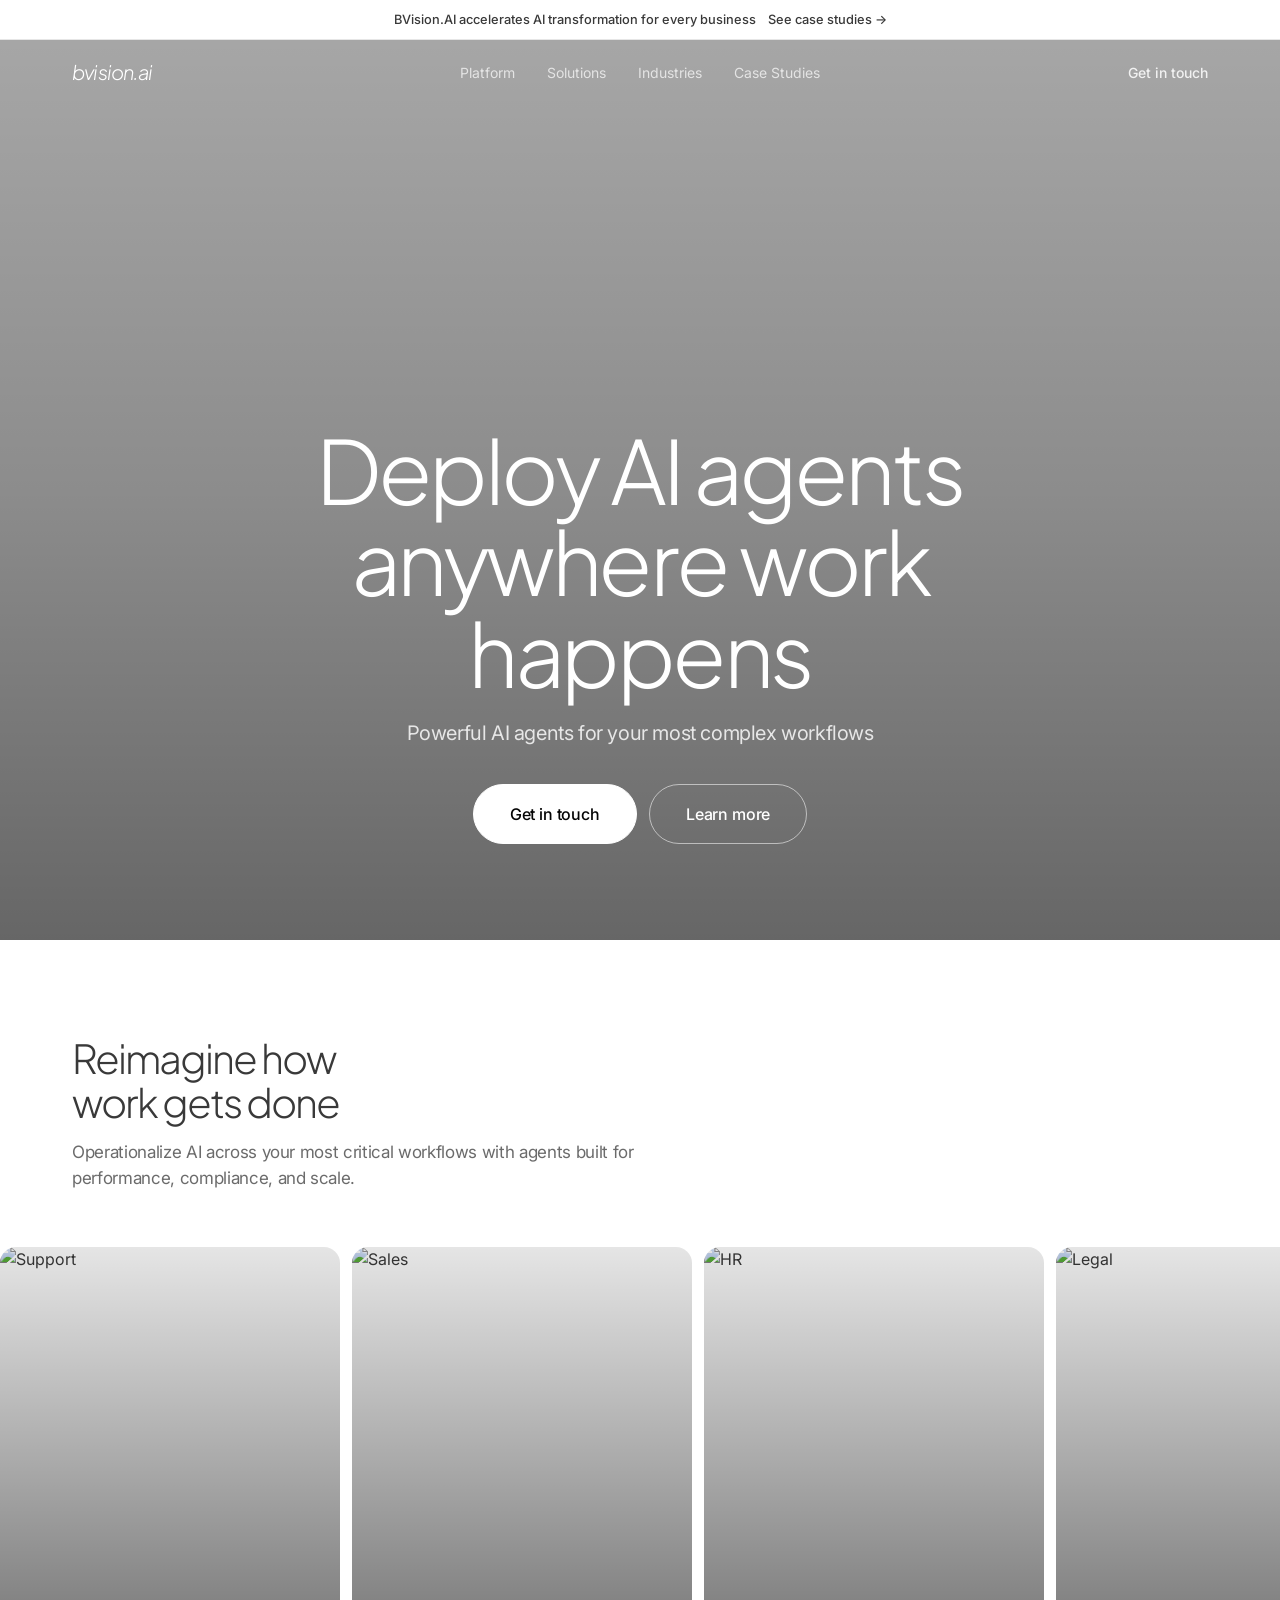
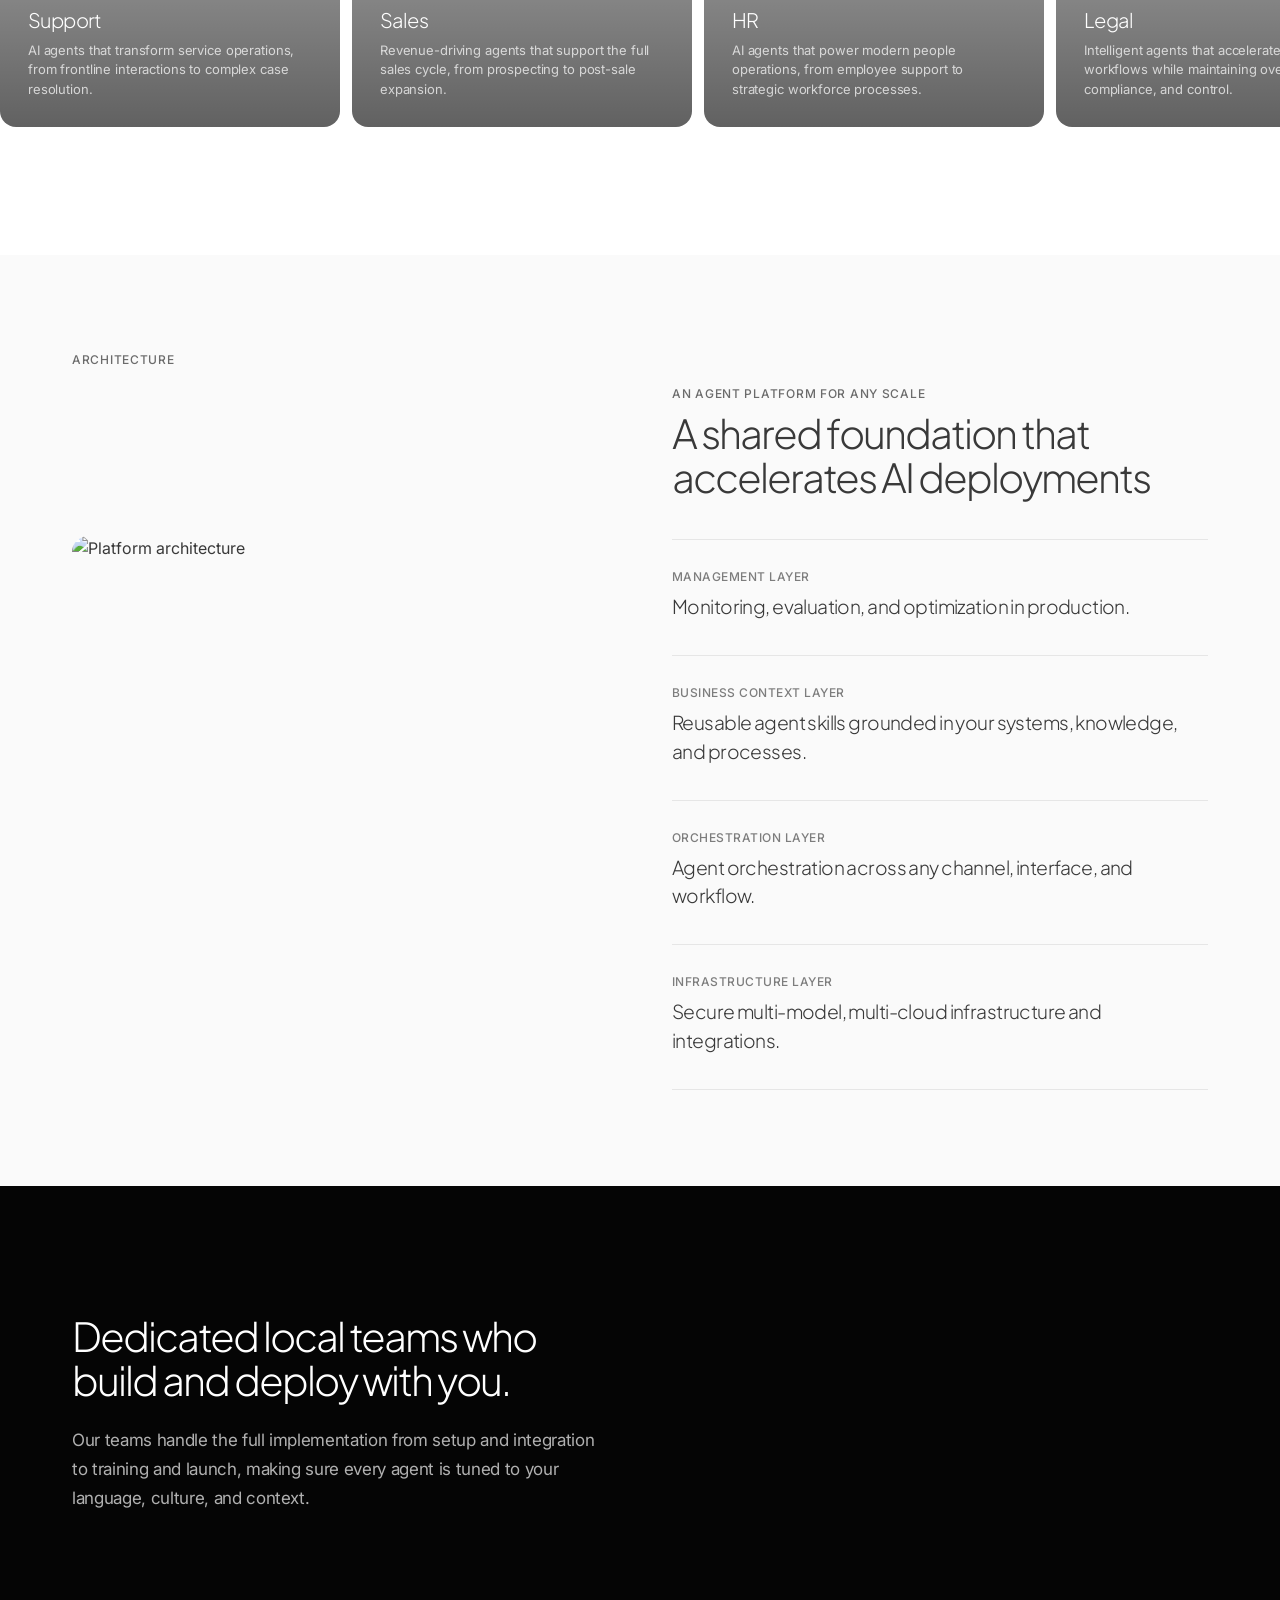
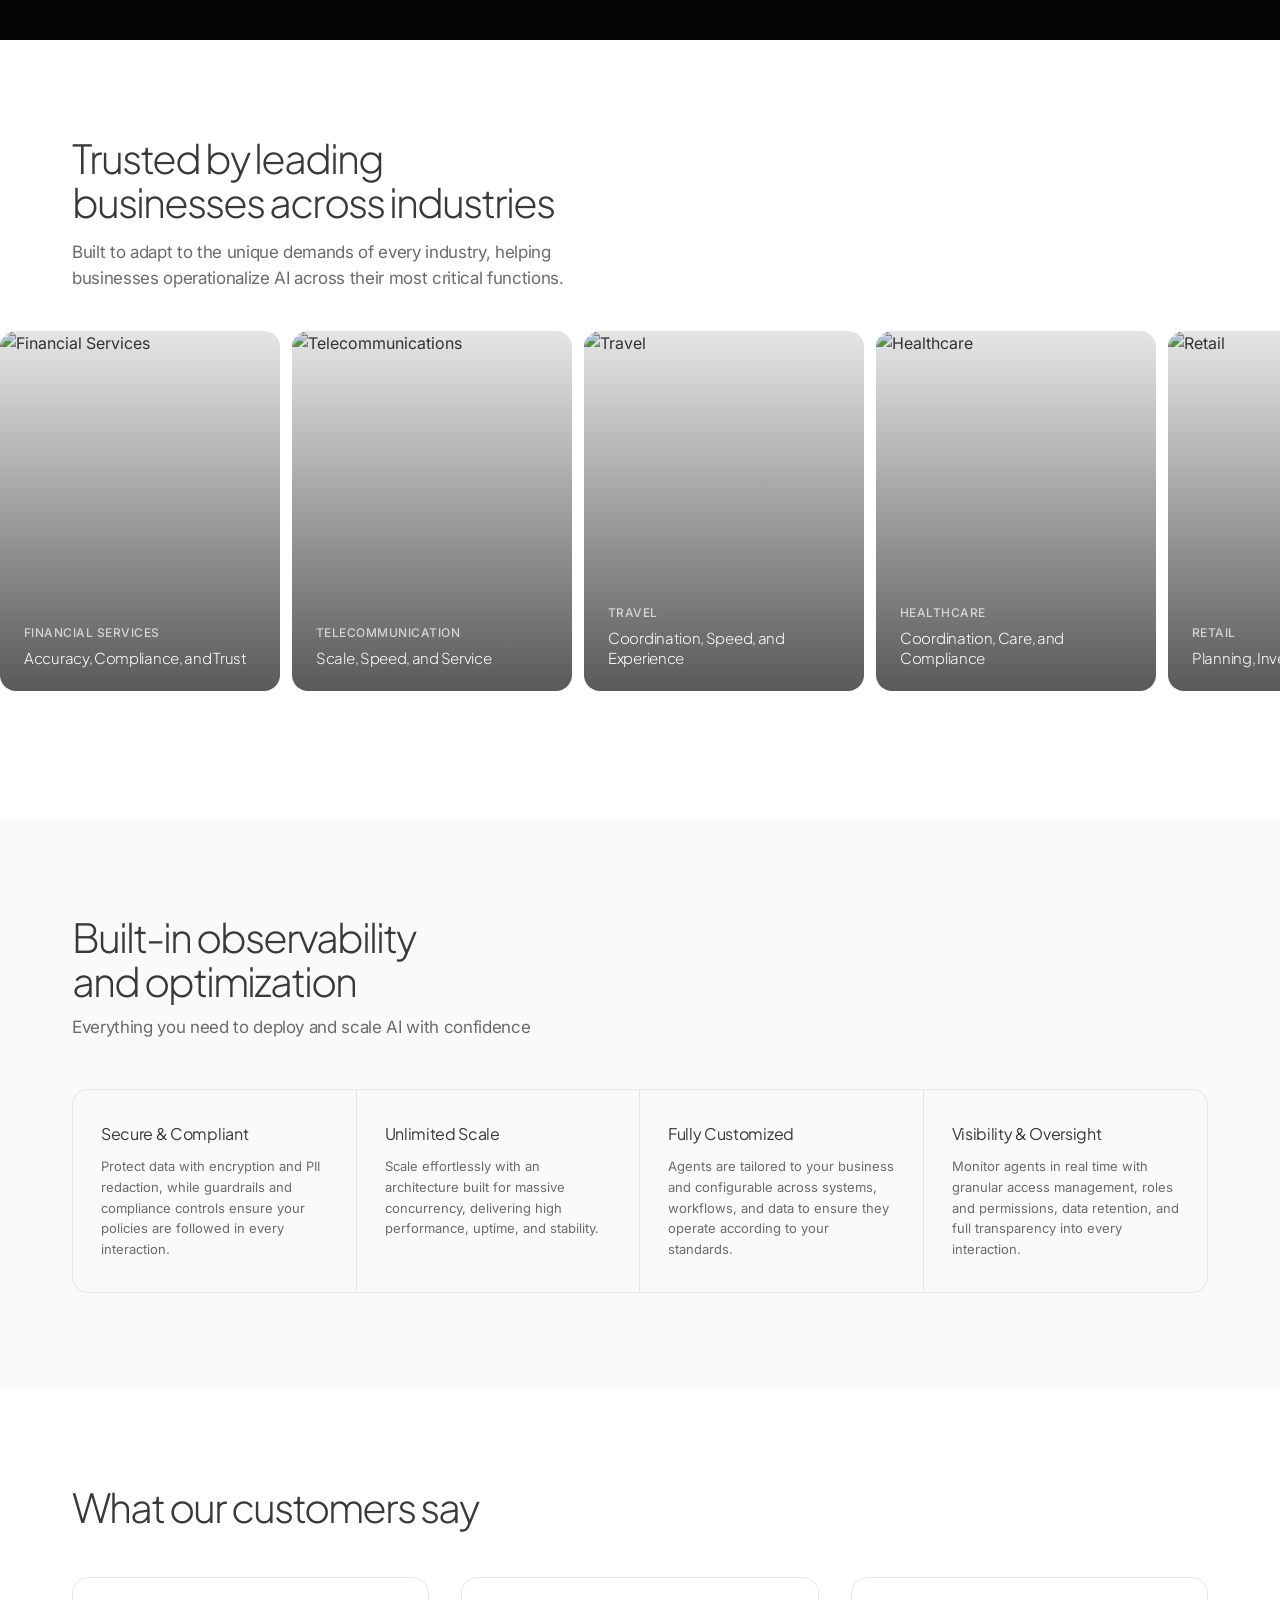
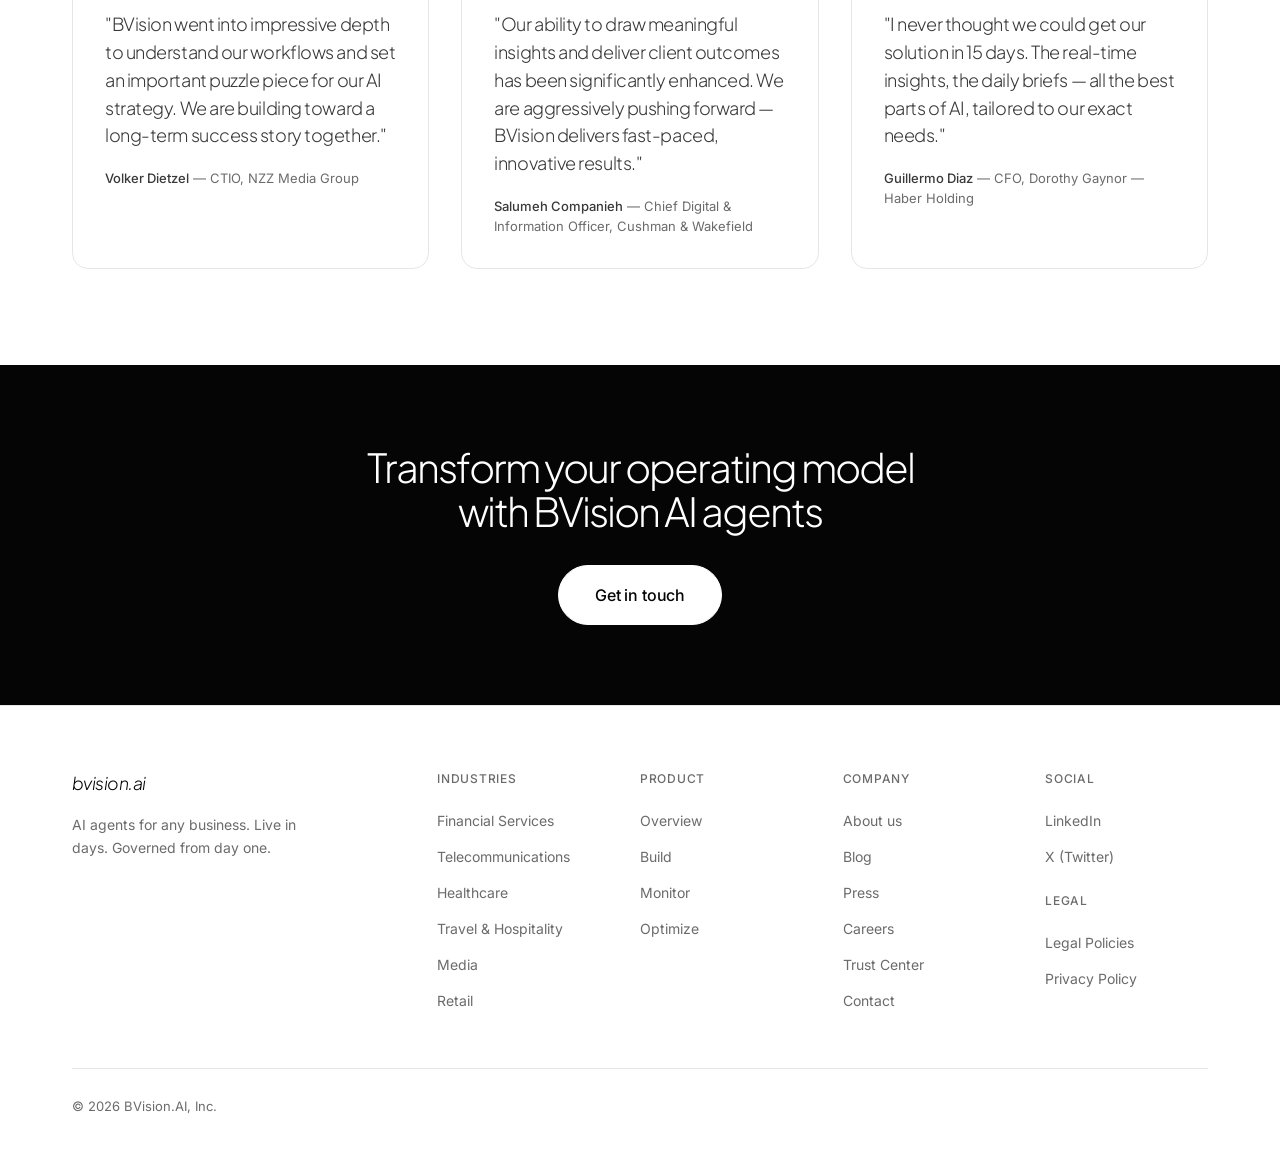
==== index.html @ 8f3f3a3d "Initial commit — BVision.AI website Made-with: Cursor" ====
<!DOCTYPE html>
<html lang="en">
<head>
  <meta charset="UTF-8" />
  <meta name="viewport" content="width=device-width, initial-scale=1.0" />
  <title>BVision.AI — Deploy AI Agents Anywhere Work Happens</title>
  <meta name="description" content="AI agents for any business, any scale. Vision intelligence, intelligent agents, and business clarity — live in days." />
  <link rel="stylesheet" href="styles.css" />
  <link rel="icon" href="data:image/svg+xml,<svg xmlns='http://www.w3.org/2000/svg' viewBox='0 0 32 32'><rect width='32' height='32' rx='4' fill='%23050505'/><circle cx='16' cy='16' r='6' fill='none' stroke='white' stroke-width='2'/><circle cx='16' cy='16' r='2.5' fill='white'/></svg>" />
</head>
<body>

<!-- Announcement Bar -->
<div class="announce-bar">
  <strong>BVision.AI accelerates AI transformation for every business</strong>
  <a href="case-studies.html">See case studies &rarr;</a>
</div>

<!-- Nav -->
<nav class="nav on-hero">
  <div class="nav-inner">
    <a href="index.html" class="nav-wordmark">bvision.ai</a>
    <ul class="nav-links">
      <li><a href="platform.html">Platform</a></li>
      <li><a href="solutions.html">Solutions</a></li>
      <li><a href="industries.html">Industries</a></li>
      <li><a href="case-studies.html">Case Studies</a></li>
    </ul>
    <div class="nav-cta">
      <a href="contact.html" class="nav-get-in-touch">Get in touch</a>
    </div>
    <div class="nav-hamburger" aria-label="Menu">
      <span></span><span></span><span></span>
    </div>
  </div>
</nav>

<!-- Mobile Menu -->
<div class="mobile-menu">
  <span class="mobile-menu-close">&#x2715;</span>
  <a href="index.html">Home</a>
  <a href="platform.html">Platform</a>
  <a href="solutions.html">Solutions</a>
  <a href="industries.html">Industries</a>
  <a href="case-studies.html">Case Studies</a>
  <a href="contact.html" class="mobile-menu-cta">Get in touch</a>
</div>


<!-- ══ HERO ══════════════════════════════════════════════════ -->
<section class="hero">
  <video
    class="hero-media"
    autoplay
    muted
    loop
    playsinline
    poster="https://images.unsplash.com/photo-1497366216548-37526070297c?w=1920&q=85&auto=format&fit=crop"
  >
    <source src="hero.mp4" type="video/mp4" />
  </video>
  <div class="hero-overlay"></div>
  <div class="hero-content">
    <h1 class="hero-title">Deploy AI agents<br>anywhere work<br>happens</h1>
    <p class="hero-sub">Powerful AI agents for your most complex workflows</p>
    <div class="hero-btns">
      <a href="contact.html" class="btn btn-white btn-lg">Get in touch</a>
      <a href="platform.html" class="btn btn-outline-white btn-lg">Learn more</a>
    </div>
  </div>
</section>




<!-- ══ REIMAGINE WORK ════════════════════════════════════════ -->
<section class="section section-white">
  <div class="container">
    <div style="max-width: 640px; margin-bottom: 56px;">
      <h2 class="t-h2 reveal" style="color: var(--text-1); margin-bottom: 16px;">Reimagine how<br>work gets done</h2>
      <p class="t-body reveal reveal-delay-1" style="color: var(--text-2);">
        Operationalize AI across your most critical workflows with agents
        built for performance, compliance, and scale.
      </p>
    </div>
  </div>

  <!-- Horizontal scrolling solution cards -->
  <div class="solutions-section">
    <div class="solutions-scroll">

      <div class="sol-card">
        <img src="https://images.unsplash.com/photo-1573496359142-b8d87734a5a2?w=700&q=80&auto=format&fit=crop" alt="Support" loading="lazy" />
        <div class="sol-card-overlay"></div>
        <div class="sol-card-body">
          <div class="sol-card-title">Support</div>
          <div class="sol-card-desc">AI agents that transform service operations, from frontline interactions to complex case resolution.</div>
        </div>
      </div>

      <div class="sol-card">
        <img src="https://images.unsplash.com/photo-1552664730-d307ca884978?w=700&q=80&auto=format&fit=crop" alt="Sales" loading="lazy" />
        <div class="sol-card-overlay"></div>
        <div class="sol-card-body">
          <div class="sol-card-title">Sales</div>
          <div class="sol-card-desc">Revenue-driving agents that support the full sales cycle, from prospecting to post-sale expansion.</div>
        </div>
      </div>

      <div class="sol-card">
        <img src="https://images.unsplash.com/photo-1521737604893-d14cc237f11d?w=700&q=80&auto=format&fit=crop" alt="HR" loading="lazy" />
        <div class="sol-card-overlay"></div>
        <div class="sol-card-body">
          <div class="sol-card-title">HR</div>
          <div class="sol-card-desc">AI agents that power modern people operations, from employee support to strategic workforce processes.</div>
        </div>
      </div>

      <div class="sol-card">
        <img src="https://images.unsplash.com/photo-1589829085413-56de8ae18c73?w=700&q=80&auto=format&fit=crop" alt="Legal" loading="lazy" />
        <div class="sol-card-overlay"></div>
        <div class="sol-card-body">
          <div class="sol-card-title">Legal</div>
          <div class="sol-card-desc">Intelligent agents that accelerate legal workflows while maintaining oversight, compliance, and control.</div>
        </div>
      </div>

      <div class="sol-card">
        <img src="https://images.unsplash.com/photo-1554224155-6726b3ff858f?w=700&q=80&auto=format&fit=crop" alt="Finance" loading="lazy" />
        <div class="sol-card-overlay"></div>
        <div class="sol-card-body">
          <div class="sol-card-title">Finance</div>
          <div class="sol-card-desc">Autonomous agents that bring speed, accuracy, and control to financial operations at scale.</div>
        </div>
      </div>

      <div class="sol-card">
        <img src="https://images.unsplash.com/photo-1586528116311-ad8dd3c8310d?w=700&q=80&auto=format&fit=crop" alt="Procurement" loading="lazy" />
        <div class="sol-card-overlay"></div>
        <div class="sol-card-body">
          <div class="sol-card-title">Procurement</div>
          <div class="sol-card-desc">Intelligent agents that streamline sourcing, approvals, and supplier collaboration across the entire lifecycle.</div>
        </div>
      </div>

      <div class="sol-card">
        <img src="https://images.unsplash.com/photo-1518770660439-4636190af475?w=700&q=80&auto=format&fit=crop" alt="IT" loading="lazy" />
        <div class="sol-card-overlay"></div>
        <div class="sol-card-body">
          <div class="sol-card-title">IT</div>
          <div class="sol-card-desc">AI agents that extend your IT team, automating service delivery and strengthening operational resilience.</div>
        </div>
      </div>

    </div>
  </div>
</section>


<!-- ══ ARCHITECTURE ══════════════════════════════════════════ -->
<section class="arch-section section">
  <div class="container">
    <p class="section-eyebrow reveal">Architecture</p>
    <div class="arch-grid">
      <!-- Architecture visual -->
      <div class="arch-visual reveal">
        <img
          src="https://images.unsplash.com/photo-1551288049-bebda4e38f71?w=900&q=85&auto=format&fit=crop"
          alt="Platform architecture"
          style="width:100%;border-radius:var(--radius-card);aspect-ratio:4/3;object-fit:cover;object-position:center top;"
          loading="lazy"
        />
      </div>

      <!-- Layer descriptions -->
      <div>
        <div class="section-eyebrow reveal" style="margin-bottom: 8px;">An agent platform for any scale</div>
        <h2 class="t-h2 reveal" style="color: var(--text-1); margin-bottom: 40px;">A shared foundation that<br>accelerates AI deployments</h2>
        <div class="arch-layers-list reveal">
          <div class="arch-layer-item">
            <div class="arch-layer-num">Management Layer</div>
            <div class="arch-layer-name">Monitoring, evaluation, and optimization in production.</div>
          </div>
          <div class="arch-layer-item">
            <div class="arch-layer-num">Business Context Layer</div>
            <div class="arch-layer-name">Reusable agent skills grounded in your systems, knowledge, and processes.</div>
          </div>
          <div class="arch-layer-item">
            <div class="arch-layer-num">Orchestration Layer</div>
            <div class="arch-layer-name">Agent orchestration across any channel, interface, and workflow.</div>
          </div>
          <div class="arch-layer-item">
            <div class="arch-layer-num">Infrastructure Layer</div>
            <div class="arch-layer-name">Secure multi-model, multi-cloud infrastructure and integrations.</div>
          </div>
        </div>
      </div>
    </div>
  </div>
</section>


<!-- ══ BLACK SECTION — DEDICATED TEAMS ═══════════════════════ -->
<section class="black-section">
  <div class="container">
    <div style="max-width: 700px;">
      <h2 class="t-h2 reveal" style="color: var(--white); margin-bottom: 24px;">Dedicated local teams who<br>build and deploy with you.</h2>
      <p class="t-body reveal reveal-delay-1" style="color: var(--on-dark-2); max-width: 540px; line-height: 1.7;">
        Our teams handle the full implementation from setup and integration
        to training and launch, making sure every agent is tuned to your
        language, culture, and context.
      </p>
    </div>
  </div>
</section>


<!-- ══ TRUSTED BY / INDUSTRIES ══════════════════════════════ -->
<section class="section section-white">
  <div class="container" style="margin-bottom: 40px;">
    <h2 class="t-h2 reveal" style="color: var(--text-1); margin-bottom: 16px;">Trusted by leading<br>businesses across industries</h2>
    <p class="t-body reveal reveal-delay-1" style="color: var(--text-2); max-width: 520px;">
      Built to adapt to the unique demands of every industry,
      helping businesses operationalize AI across their most critical functions.
    </p>
  </div>

  <div class="ind-scroll">
    <a href="industries.html#financial" class="ind-card">
      <img src="https://images.unsplash.com/photo-1611974789855-9c2a0a7236a3?w=600&q=80&auto=format&fit=crop" alt="Financial Services" loading="lazy" />
      <div class="ind-card-overlay"></div>
      <div class="ind-card-body">
        <div class="ind-card-category">Financial Services</div>
        <div class="ind-card-title">Accuracy, Compliance, and Trust</div>
      </div>
    </a>
    <a href="industries.html#telecom" class="ind-card">
      <img src="https://images.unsplash.com/photo-1451187580459-43490279c0fa?w=600&q=80&auto=format&fit=crop" alt="Telecommunications" loading="lazy" />
      <div class="ind-card-overlay"></div>
      <div class="ind-card-body">
        <div class="ind-card-category">Telecommunication</div>
        <div class="ind-card-title">Scale, Speed, and Service</div>
      </div>
    </a>
    <a href="industries.html#travel" class="ind-card">
      <img src="https://images.unsplash.com/photo-1436491865332-7a61a109cc05?w=600&q=80&auto=format&fit=crop" alt="Travel" loading="lazy" />
      <div class="ind-card-overlay"></div>
      <div class="ind-card-body">
        <div class="ind-card-category">Travel</div>
        <div class="ind-card-title">Coordination, Speed, and Experience</div>
      </div>
    </a>
    <a href="industries.html#healthcare" class="ind-card">
      <img src="https://images.unsplash.com/photo-1576091160550-2173dba999ef?w=600&q=80&auto=format&fit=crop" alt="Healthcare" loading="lazy" />
      <div class="ind-card-overlay"></div>
      <div class="ind-card-body">
        <div class="ind-card-category">Healthcare</div>
        <div class="ind-card-title">Coordination, Care, and Compliance</div>
      </div>
    </a>
    <a href="industries.html#retail" class="ind-card">
      <img src="https://images.unsplash.com/photo-1441986300917-64674bd600d8?w=600&q=80&auto=format&fit=crop" alt="Retail" loading="lazy" />
      <div class="ind-card-overlay"></div>
      <div class="ind-card-body">
        <div class="ind-card-category">Retail</div>
        <div class="ind-card-title">Planning, Inventory, and Execution</div>
      </div>
    </a>
    <a href="industries.html#media" class="ind-card">
      <img src="https://images.unsplash.com/photo-1504711434969-e33886168f5c?w=600&q=80&auto=format&fit=crop" alt="Media" loading="lazy" />
      <div class="ind-card-overlay"></div>
      <div class="ind-card-body">
        <div class="ind-card-category">Media</div>
        <div class="ind-card-title">Creation, Coordination, and Deployment</div>
      </div>
    </a>
  </div>
</section>


<!-- ══ OBSERVABILITY ═════════════════════════════════════════ -->
<section class="section section-bg">
  <div class="container">
    <div style="margin-bottom: 48px;">
      <h2 class="t-h2 reveal" style="color: var(--text-1); margin-bottom: 12px;">Built-in observability<br>and optimization</h2>
      <p class="t-body reveal reveal-delay-1" style="color: var(--text-2);">Everything you need to deploy and scale AI with confidence</p>
    </div>
    <div class="features-grid reveal">
      <div class="feature-item">
        <div class="feature-title">Secure &amp; Compliant</div>
        <div class="feature-desc">Protect data with encryption and PII redaction, while guardrails and compliance controls ensure your policies are followed in every interaction.</div>
      </div>
      <div class="feature-item">
        <div class="feature-title">Unlimited Scale</div>
        <div class="feature-desc">Scale effortlessly with an architecture built for massive concurrency, delivering high performance, uptime, and stability.</div>
      </div>
      <div class="feature-item">
        <div class="feature-title">Fully Customized</div>
        <div class="feature-desc">Agents are tailored to your business and configurable across systems, workflows, and data to ensure they operate according to your standards.</div>
      </div>
      <div class="feature-item">
        <div class="feature-title">Visibility &amp; Oversight</div>
        <div class="feature-desc">Monitor agents in real time with granular access management, roles and permissions, data retention, and full transparency into every interaction.</div>
      </div>
    </div>
  </div>
</section>


<!-- ══ TESTIMONIALS ══════════════════════════════════════════ -->
<section class="section section-white">
  <div class="container">
    <h2 class="t-h2 reveal" style="margin-bottom: 48px; color: var(--text-1);">What our customers say</h2>
    <div class="grid-3">
      <div class="quote-block reveal">
        <p class="quote-text">"BVision went into impressive depth to understand our workflows and set an important puzzle piece for our AI strategy. We are building toward a long-term success story together."</p>
        <div class="quote-author"><span class="quote-name">Volker Dietzel</span> &mdash; CTIO, NZZ Media Group</div>
      </div>
      <div class="quote-block reveal reveal-delay-1">
        <p class="quote-text">"Our ability to draw meaningful insights and deliver client outcomes has been significantly enhanced. We are aggressively pushing forward — BVision delivers fast-paced, innovative results."</p>
        <div class="quote-author"><span class="quote-name">Salumeh Companieh</span> &mdash; Chief Digital &amp; Information Officer, Cushman &amp; Wakefield</div>
      </div>
      <div class="quote-block reveal reveal-delay-2">
        <p class="quote-text">"I never thought we could get our solution in 15 days. The real-time insights, the daily briefs — all the best parts of AI, tailored to our exact needs."</p>
        <div class="quote-author"><span class="quote-name">Guillermo Diaz</span> &mdash; CFO, Dorothy Gaynor — Haber Holding</div>
      </div>
    </div>
  </div>
</section>


<!-- ══ CTA STRIP ══════════════════════════════════════════════ -->
<section class="cta-strip">
  <div class="container">
    <h2 class="t-h2" style="color: var(--white); max-width: 640px; margin: 0 auto 32px;">Transform your operating model<br>with BVision AI agents</h2>
    <a href="contact.html" class="btn btn-white btn-lg">Get in touch</a>
  </div>
</section>


<!-- ══ FOOTER ════════════════════════════════════════════════ -->
<footer class="footer">
  <div class="container">
    <div class="footer-grid">
      <div>
        <a href="index.html" class="footer-brand">bvision.ai</a>
        <p class="footer-desc">AI agents for any business. Live in days. Governed from day one.</p>
      </div>
      <div>
        <p class="footer-col-title">Industries</p>
        <ul class="footer-links">
          <li><a href="industries.html#financial">Financial Services</a></li>
          <li><a href="industries.html#telecom">Telecommunications</a></li>
          <li><a href="industries.html#healthcare">Healthcare</a></li>
          <li><a href="industries.html#travel">Travel &amp; Hospitality</a></li>
          <li><a href="industries.html#media">Media</a></li>
          <li><a href="industries.html#retail">Retail</a></li>
        </ul>
      </div>
      <div>
        <p class="footer-col-title">Product</p>
        <ul class="footer-links">
          <li><a href="platform.html">Overview</a></li>
          <li><a href="platform.html#build">Build</a></li>
          <li><a href="platform.html#monitor">Monitor</a></li>
          <li><a href="platform.html#optimize">Optimize</a></li>
        </ul>
      </div>
      <div>
        <p class="footer-col-title">Company</p>
        <ul class="footer-links">
          <li><a href="#">About us</a></li>
          <li><a href="#">Blog</a></li>
          <li><a href="#">Press</a></li>
          <li><a href="#">Careers</a></li>
          <li><a href="#">Trust Center</a></li>
          <li><a href="contact.html">Contact</a></li>
        </ul>
      </div>
      <div>
        <p class="footer-col-title">Social</p>
        <ul class="footer-links">
          <li><a href="#">LinkedIn</a></li>
          <li><a href="#">X (Twitter)</a></li>
        </ul>
        <p class="footer-col-title" style="margin-top: 24px;">Legal</p>
        <ul class="footer-links">
          <li><a href="#">Legal Policies</a></li>
          <li><a href="#">Privacy Policy</a></li>
        </ul>
      </div>
    </div>
    <div class="footer-bottom">
      <span class="footer-copy">&copy; 2026 BVision.AI, Inc.</span>
    </div>
  </div>
</footer>

<script src="main.js"></script>
</body>
</html>
---- styles.css ----
/* ============================================================
   BVision.AI — Design System matching Wonderful.ai
   Font: Plus Jakarta Sans (ABC Favorit Light equivalent)
   Colors: Pure white / black / #393939 / #6b6b6b
   ============================================================ */

@import url('https://fonts.googleapis.com/css2?family=Plus+Jakarta+Sans:ital,wght@0,300;0,400;0,500;0,600;1,300;1,400&family=Inter:wght@300;400;500&display=swap');

/* ── Design Tokens ─────────────────────────────────────────── */
:root {
  /* Colors — exact from wonderful.ai source */
  --white:        #ffffff;
  --black:        #050505;
  --bg:           #fafafa;
  --text-1:       #393939;   /* primary body text */
  --text-2:       #6b6b6b;   /* secondary */
  --text-3:       rgba(0,0,0,0.5); /* muted */
  --border:       #e6e6e6;
  --on-dark:      #fafafa;
  --on-dark-2:    rgba(250,250,250,0.7);
  --on-dark-3:    rgba(250,250,250,0.45);

  /* Fonts */
  --font-display: 'Plus Jakarta Sans', -apple-system, BlinkMacSystemFont, sans-serif;
  --font-body:    'Inter', -apple-system, BlinkMacSystemFont, sans-serif;

  /* Sizing */
  --radius-pill:  100px;
  --radius-card:  16px;
  --radius-sm:    8px;

  /* Transitions */
  --ease: cubic-bezier(0.25, 0.1, 0.25, 1);
  --t-fast: 0.2s;
  --t-med:  0.35s;
}

/* ── Reset ──────────────────────────────────────────────────── */
*, *::before, *::after { box-sizing: border-box; margin: 0; padding: 0; }
html { scroll-behavior: smooth; font-size: 16px; }
body {
  font-family: var(--font-body);
  color: var(--text-1);
  background: var(--white);
  line-height: 1.5;
  -webkit-font-smoothing: antialiased;
  -moz-osx-font-smoothing: grayscale;
}
img, video { max-width: 100%; display: block; }
a { text-decoration: none; color: inherit; }
button { cursor: pointer; font-family: inherit; border: none; background: none; }
ul { list-style: none; }

/* ── Announcement Bar ───────────────────────────────────────── */
.announce-bar {
  background: var(--white);
  border-bottom: 1px solid var(--border);
  padding: 10px 24px;
  display: flex;
  align-items: center;
  justify-content: center;
  gap: 12px;
  font-family: var(--font-body);
  font-size: 0.8rem;
  color: var(--text-2);
  position: relative;
  z-index: 101;
}
.announce-bar strong { color: var(--text-1); font-weight: 500; }
.announce-bar a {
  display: inline-flex;
  align-items: center;
  gap: 4px;
  color: var(--text-1);
  font-weight: 500;
  transition: gap var(--t-fast) var(--ease);
}
.announce-bar a:hover { gap: 8px; }

/* ── Navigation ─────────────────────────────────────────────── */
.nav {
  position: fixed;
  top: 0; left: 0; right: 0;
  z-index: 100;
  height: 64px;
  transition: background var(--t-med) var(--ease), border-color var(--t-med) var(--ease);
}
.nav.on-hero {
  background: transparent;
}
.nav.scrolled,
.nav.on-light {
  background: rgba(255,255,255,0.95);
  backdrop-filter: blur(12px);
  -webkit-backdrop-filter: blur(12px);
  border-bottom: 1px solid var(--border);
}
.nav-inner {
  max-width: 1200px;
  margin: 0 auto;
  padding: 0 32px;
  height: 100%;
  display: flex;
  align-items: center;
  justify-content: space-between;
}

/* Logo wordmark */
.nav-wordmark {
  font-family: var(--font-display);
  font-size: 1.25rem;
  font-weight: 300;
  font-style: italic;
  letter-spacing: -0.04em;
  color: var(--white);
  transition: color var(--t-fast);
}
.nav.scrolled .nav-wordmark,
.nav.on-light .nav-wordmark { color: var(--black); }

/* Nav links */
.nav-links {
  display: flex;
  align-items: center;
  gap: 0;
}
.nav-links a {
  padding: 8px 16px;
  font-size: 0.875rem;
  font-weight: 400;
  color: rgba(255,255,255,0.7);
  transition: color var(--t-fast);
  position: relative;
}
.nav-links a:hover { color: var(--white); }
.nav.scrolled .nav-links a,
.nav.on-light .nav-links a { color: var(--text-2); }
.nav.scrolled .nav-links a:hover,
.nav.on-light .nav-links a:hover { color: var(--black); }

/* Nav CTA */
.nav-cta {
  display: flex;
  align-items: center;
  gap: 12px;
}
.nav-get-in-touch {
  font-size: 0.875rem;
  font-weight: 500;
  color: rgba(255,255,255,0.85);
  transition: color var(--t-fast);
}
.nav-get-in-touch:hover { color: var(--white); }
.nav.scrolled .nav-get-in-touch,
.nav.on-light .nav-get-in-touch { color: var(--text-1); }
.nav.scrolled .nav-get-in-touch:hover,
.nav.on-light .nav-get-in-touch:hover { color: var(--black); }

/* Hamburger */
.nav-hamburger {
  display: none;
  flex-direction: column;
  gap: 5px;
  padding: 6px;
  cursor: pointer;
}
.nav-hamburger span {
  display: block;
  width: 22px;
  height: 1.5px;
  background: var(--white);
  border-radius: 2px;
  transition: background var(--t-fast);
}
.nav.scrolled .nav-hamburger span,
.nav.on-light .nav-hamburger span { background: var(--black); }

/* Mobile menu */
.mobile-menu {
  position: fixed;
  inset: 0;
  background: var(--white);
  z-index: 200;
  padding: 80px 32px 40px;
  display: flex;
  flex-direction: column;
  gap: 0;
  transform: translateX(100%);
  transition: transform 0.3s var(--ease);
}
.mobile-menu.open { transform: translateX(0); }
.mobile-menu-close {
  position: absolute;
  top: 20px; right: 24px;
  font-size: 1.4rem;
  color: var(--text-2);
  cursor: pointer;
  line-height: 1;
}
.mobile-menu a {
  padding: 18px 0;
  font-size: 1.1rem;
  font-weight: 300;
  color: var(--text-1);
  border-bottom: 1px solid var(--border);
  font-family: var(--font-display);
  transition: color var(--t-fast);
}
.mobile-menu a:hover { color: var(--black); }
.mobile-menu-cta {
  margin-top: 24px;
  padding: 14px 28px !important;
  background: var(--black) !important;
  color: var(--white) !important;
  border-radius: var(--radius-pill) !important;
  text-align: center;
  font-size: 0.9rem !important;
  font-weight: 500 !important;
  border: none !important;
}

/* ── Typography ─────────────────────────────────────────────── */
.t-display {
  font-family: var(--font-display);
  font-size: clamp(2.75rem, 7vw, 5rem);
  font-weight: 300;
  line-height: 1.05;
  letter-spacing: -0.04em;
}
.t-h1 {
  font-family: var(--font-display);
  font-size: clamp(2.25rem, 5vw, 3.5rem);
  font-weight: 300;
  line-height: 1.08;
  letter-spacing: -0.04em;
}
.t-h2 {
  font-family: var(--font-display);
  font-size: clamp(1.75rem, 3.5vw, 2.5rem);
  font-weight: 300;
  line-height: 1.1;
  letter-spacing: -0.05em;
}
.t-h3 {
  font-family: var(--font-display);
  font-size: clamp(1.25rem, 2vw, 1.625rem);
  font-weight: 300;
  line-height: 1.2;
  letter-spacing: -0.03em;
}
.t-h4 {
  font-family: var(--font-display);
  font-size: 1.1rem;
  font-weight: 400;
  line-height: 1.3;
  letter-spacing: -0.02em;
}
.t-body {
  font-family: var(--font-body);
  font-size: 1.0625rem;
  font-weight: 400;
  line-height: 1.5;
  letter-spacing: -0.02em;
}
.t-body-sm {
  font-size: 0.9375rem;
  line-height: 1.55;
  letter-spacing: -0.01em;
}
.t-small {
  font-size: 0.8125rem;
  line-height: 1.5;
  letter-spacing: -0.01em;
}
.t-label {
  font-size: 0.75rem;
  font-weight: 500;
  letter-spacing: 0.04em;
  text-transform: uppercase;
}

/* ── Layout ─────────────────────────────────────────────────── */
.container { max-width: 1200px; margin: 0 auto; padding: 0 32px; }
.container-wide { max-width: 1400px; margin: 0 auto; padding: 0 32px; }

.section      { padding: 96px 0; }
.section-sm   { padding: 64px 0; }
.section-lg   { padding: 128px 0; }
.section-xl   { padding: 160px 0; }

.section-white { background: var(--white); }
.section-bg    { background: var(--bg); }
.section-black { background: var(--black); color: var(--on-dark); }

.grid-2  { display: grid; grid-template-columns: repeat(2,1fr); gap: 40px; }
.grid-3  { display: grid; grid-template-columns: repeat(3,1fr); gap: 32px; }
.grid-4  { display: grid; grid-template-columns: repeat(4,1fr); gap: 24px; }
.flex    { display: flex; }
.flex-center { display: flex; align-items: center; justify-content: center; }
.flex-between { display: flex; align-items: center; justify-content: space-between; }
.flex-col { display: flex; flex-direction: column; }
.gap-8   { gap: 8px; }
.gap-16  { gap: 16px; }
.gap-24  { gap: 24px; }
.gap-32  { gap: 32px; }
.gap-48  { gap: 48px; }

.text-center { text-align: center; }
.text-white  { color: var(--white); }
.text-black  { color: var(--black); }
.text-muted  { color: var(--text-2); }

.mt-8  { margin-top: 8px; }
.mt-12 { margin-top: 12px; }
.mt-16 { margin-top: 16px; }
.mt-20 { margin-top: 20px; }
.mt-24 { margin-top: 24px; }
.mt-32 { margin-top: 32px; }
.mt-40 { margin-top: 40px; }
.mt-48 { margin-top: 48px; }
.mt-64 { margin-top: 64px; }
.mb-8  { margin-bottom: 8px; }
.mb-16 { margin-bottom: 16px; }
.mb-24 { margin-bottom: 24px; }
.mb-32 { margin-bottom: 32px; }
.mb-48 { margin-bottom: 48px; }

/* ── Buttons ────────────────────────────────────────────────── */
.btn {
  display: inline-flex;
  align-items: center;
  justify-content: center;
  gap: 8px;
  padding: 14px 28px;
  border-radius: var(--radius-pill);
  font-size: 0.9375rem;
  font-weight: 500;
  font-family: var(--font-body);
  cursor: pointer;
  border: 1.5px solid transparent;
  transition: all var(--t-fast) var(--ease);
  white-space: nowrap;
  letter-spacing: -0.01em;
}
/* Primary on dark bg: white filled */
.btn-white {
  background: var(--white);
  color: var(--black);
  border-color: var(--white);
}
.btn-white:hover { background: rgba(255,255,255,0.9); }

/* Outlined on dark bg */
.btn-outline-white {
  background: transparent;
  color: var(--white);
  border-color: rgba(255,255,255,0.55);
}
.btn-outline-white:hover { border-color: var(--white); }

/* Primary on light bg: black filled */
.btn-black {
  background: var(--black);
  color: var(--white);
  border-color: var(--black);
}
.btn-black:hover { background: var(--text-1); border-color: var(--text-1); }

/* Outlined on light bg */
.btn-outline-black {
  background: transparent;
  color: var(--black);
  border-color: var(--black);
}
.btn-outline-black:hover { background: var(--black); color: var(--white); }

.btn-sm { padding: 10px 20px; font-size: 0.8125rem; }
.btn-lg { padding: 17px 36px; font-size: 1rem; }

/* ── Hero Section ───────────────────────────────────────────── */
.hero {
  position: relative;
  width: 100%;
  min-height: 100svh;
  display: flex;
  flex-direction: column;
  justify-content: flex-end;
  overflow: hidden;
  padding-bottom: 96px;
}
.hero-media {
  position: absolute;
  inset: 0;
  width: 100%;
  height: 100%;
  object-fit: cover;
  object-position: center;
  pointer-events: none;
}
video.hero-media {
  /* ensure no native controls appear */
  display: block;
}
.hero-overlay {
  position: absolute;
  inset: 0;
  background: linear-gradient(
    to bottom,
    rgba(0,0,0,0.35) 0%,
    rgba(0,0,0,0.45) 50%,
    rgba(0,0,0,0.6) 100%
  );
}
.hero-content {
  position: relative;
  z-index: 2;
  padding: 0 32px;
  max-width: 1200px;
  margin: 0 auto;
  width: 100%;
  text-align: center;
}
.hero-title {
  font-family: var(--font-display);
  font-size: clamp(3rem, 8vw, 5.5rem);
  font-weight: 300;
  line-height: 1.04;
  letter-spacing: -0.04em;
  color: var(--white);
  margin-bottom: 20px;
}
.hero-sub {
  font-size: clamp(1rem, 1.8vw, 1.25rem);
  color: rgba(255,255,255,0.82);
  line-height: 1.5;
  letter-spacing: -0.02em;
  max-width: 520px;
  margin: 0 auto 36px;
}
.hero-btns {
  display: flex;
  align-items: center;
  justify-content: center;
  gap: 12px;
  flex-wrap: wrap;
}

/* ── Page Sub-Hero ──────────────────────────────────────────── */
.page-hero {
  position: relative;
  width: 100%;
  min-height: 62vh;
  display: flex;
  flex-direction: column;
  justify-content: flex-end;
  overflow: hidden;
  padding-top: 120px;
  padding-bottom: 80px;
}
.page-hero-media {
  position: absolute;
  inset: 0;
  width: 100%;
  height: 100%;
  object-fit: cover;
  object-position: center top;
}
.page-hero-overlay {
  position: absolute;
  inset: 0;
  background: linear-gradient(to bottom, rgba(0,0,0,0.3), rgba(0,0,0,0.55));
}
.page-hero-content {
  position: relative;
  z-index: 2;
  max-width: 1200px;
  margin: 0 auto;
  padding: 0 32px;
  width: 100%;
}

/* ── Logo Strip ─────────────────────────────────────────────── */
.logo-strip {
  padding: 40px 0;
  border-bottom: 1px solid var(--border);
  overflow: hidden;
}
.logo-strip-inner {
  display: flex;
  align-items: center;
  gap: 56px;
  flex-wrap: wrap;
  justify-content: center;
  filter: grayscale(1);
  opacity: 0.4;
}
.logo-name {
  font-family: var(--font-display);
  font-size: 1rem;
  font-weight: 300;
  color: var(--text-1);
  letter-spacing: -0.02em;
  white-space: nowrap;
}

/* ── Solutions Card Carousel ────────────────────────────────── */
.solutions-section { overflow: hidden; }
.solutions-scroll {
  display: flex;
  gap: 12px;
  overflow-x: auto;
  padding: 0 32px 32px;
  scrollbar-width: none;
  -ms-overflow-style: none;
  scroll-snap-type: x mandatory;
}
.solutions-scroll::-webkit-scrollbar { display: none; }

.sol-card {
  flex-shrink: 0;
  width: 340px;
  height: 480px;
  border-radius: var(--radius-card);
  position: relative;
  overflow: hidden;
  scroll-snap-align: start;
  cursor: pointer;
}
.sol-card img {
  position: absolute;
  inset: 0;
  width: 100%;
  height: 100%;
  object-fit: cover;
  object-position: center;
  transition: transform 0.5s var(--ease);
}
.sol-card:hover img { transform: scale(1.04); }
.sol-card-overlay {
  position: absolute;
  inset: 0;
  background: linear-gradient(to bottom, rgba(0,0,0,0.1) 0%, rgba(0,0,0,0.62) 100%);
}
.sol-card-body {
  position: absolute;
  bottom: 0; left: 0; right: 0;
  padding: 28px;
  z-index: 1;
}
.sol-card-title {
  font-family: var(--font-display);
  font-size: 1.25rem;
  font-weight: 300;
  color: var(--white);
  letter-spacing: -0.03em;
  margin-bottom: 6px;
}
.sol-card-desc {
  font-size: 0.8125rem;
  color: rgba(255,255,255,0.72);
  line-height: 1.5;
  letter-spacing: -0.01em;
}

/* ── Architecture (Isometric) ───────────────────────────────── */
.arch-section { background: var(--bg); }
.arch-grid {
  display: grid;
  grid-template-columns: 1fr 1fr;
  gap: 64px;
  align-items: center;
}
.arch-visual {
  position: relative;
}
.arch-iso {
  width: 100%;
  max-width: 480px;
  margin: 0 auto;
}
.arch-layers-list {
  display: flex;
  flex-direction: column;
  gap: 0;
}
.arch-layer-item {
  padding: 28px 0;
  border-bottom: 1px solid var(--border);
  cursor: default;
}
.arch-layer-item:first-child { border-top: 1px solid var(--border); }
.arch-layer-num {
  font-size: 0.75rem;
  font-weight: 500;
  color: var(--text-3);
  letter-spacing: 0.04em;
  text-transform: uppercase;
  margin-bottom: 6px;
}
.arch-layer-name {
  font-family: var(--font-display);
  font-size: 1.2rem;
  font-weight: 300;
  color: var(--text-1);
  letter-spacing: -0.03em;
  margin-bottom: 6px;
}
.arch-layer-desc {
  font-size: 0.875rem;
  color: var(--text-2);
  line-height: 1.55;
}

/* ── Black section (team) ───────────────────────────────────── */
.black-section {
  background: var(--black);
  padding: 128px 0;
}
.black-section .t-h2 { color: var(--white); }
.black-section .t-body { color: var(--on-dark-2); }

/* ── Industry cards ─────────────────────────────────────────── */
.ind-scroll {
  display: flex;
  gap: 12px;
  padding: 0 32px 32px;
  overflow-x: auto;
  scrollbar-width: none;
  scroll-snap-type: x mandatory;
}
.ind-scroll::-webkit-scrollbar { display: none; }
.ind-card {
  flex-shrink: 0;
  width: 280px;
  height: 360px;
  border-radius: var(--radius-card);
  position: relative;
  overflow: hidden;
  scroll-snap-align: start;
  cursor: pointer;
  text-decoration: none;
}
.ind-card img {
  position: absolute;
  inset: 0;
  width: 100%;
  height: 100%;
  object-fit: cover;
  transition: transform 0.5s var(--ease);
}
.ind-card:hover img { transform: scale(1.04); }
.ind-card-overlay {
  position: absolute;
  inset: 0;
  background: linear-gradient(to bottom, rgba(0,0,0,0.1) 0%, rgba(0,0,0,0.65) 100%);
}
.ind-card-body {
  position: absolute;
  bottom: 0; left: 0; right: 0;
  padding: 24px;
  z-index: 1;
}
.ind-card-category {
  font-size: 0.75rem;
  font-weight: 500;
  color: rgba(255,255,255,0.7);
  letter-spacing: 0.04em;
  text-transform: uppercase;
  margin-bottom: 6px;
}
.ind-card-title {
  font-family: var(--font-display);
  font-size: 0.9375rem;
  font-weight: 300;
  color: var(--white);
  letter-spacing: -0.02em;
  line-height: 1.3;
}

/* ── Observability / Feature Grid ───────────────────────────── */
.features-grid {
  display: grid;
  grid-template-columns: repeat(4, 1fr);
  gap: 0;
  border: 1px solid var(--border);
  border-radius: var(--radius-card);
  overflow: hidden;
}
.feature-item {
  padding: 32px 28px;
  border-right: 1px solid var(--border);
}
.feature-item:last-child { border-right: none; }
.feature-title {
  font-family: var(--font-display);
  font-size: 1rem;
  font-weight: 400;
  color: var(--text-1);
  letter-spacing: -0.02em;
  margin-bottom: 10px;
}
.feature-desc {
  font-size: 0.8125rem;
  color: var(--text-2);
  line-height: 1.6;
}

/* ── Case Study Cards ───────────────────────────────────────── */
.cs-card {
  background: var(--white);
  border: 1px solid var(--border);
  border-radius: var(--radius-card);
  overflow: hidden;
  cursor: pointer;
  transition: border-color var(--t-fast);
}
.cs-card:hover { border-color: #c0c0c0; }
.cs-card-img {
  width: 100%;
  height: 220px;
  object-fit: cover;
}
.cs-card-body { padding: 28px; }
.cs-tag {
  font-size: 0.75rem;
  font-weight: 500;
  color: var(--text-2);
  letter-spacing: 0.04em;
  text-transform: uppercase;
  margin-bottom: 12px;
}
.cs-card-title {
  font-family: var(--font-display);
  font-size: 1.125rem;
  font-weight: 300;
  color: var(--text-1);
  letter-spacing: -0.03em;
  line-height: 1.35;
  margin-bottom: 12px;
}
.cs-card-excerpt {
  font-size: 0.875rem;
  color: var(--text-2);
  line-height: 1.6;
}
.cs-metrics {
  display: flex;
  gap: 28px;
  margin-top: 24px;
  padding-top: 20px;
  border-top: 1px solid var(--border);
  flex-wrap: wrap;
}
.cs-metric-val {
  font-family: var(--font-display);
  font-size: 1.5rem;
  font-weight: 300;
  color: var(--text-1);
  letter-spacing: -0.04em;
  line-height: 1;
}
.cs-metric-label {
  font-size: 0.75rem;
  color: var(--text-2);
  margin-top: 4px;
  line-height: 1.4;
}

/* ── Modal ──────────────────────────────────────────────────── */
.modal-backdrop {
  display: none;
  position: fixed;
  inset: 0;
  background: rgba(0,0,0,0.6);
  backdrop-filter: blur(4px);
  z-index: 400;
  align-items: center;
  justify-content: center;
  padding: 24px;
}
.modal-backdrop.open { display: flex; }
.modal-box {
  background: var(--white);
  border-radius: var(--radius-card);
  max-width: 760px;
  width: 100%;
  max-height: 90vh;
  overflow-y: auto;
  position: relative;
}
.modal-header {
  padding: 40px 40px 28px;
  border-bottom: 1px solid var(--border);
}
.modal-body { padding: 32px 40px 40px; }
.modal-close {
  position: absolute;
  top: 16px; right: 16px;
  width: 36px; height: 36px;
  display: flex; align-items: center; justify-content: center;
  border-radius: 50%;
  cursor: pointer;
  font-size: 1rem;
  color: var(--text-2);
  background: var(--bg);
  border: 1px solid var(--border);
  transition: background var(--t-fast);
}
.modal-close:hover { background: var(--border); }

/* ── CTA Black Strip ────────────────────────────────────────── */
.cta-strip {
  background: var(--black);
  padding: 80px 0;
  text-align: center;
}
.cta-strip .t-h2 { color: var(--white); margin-bottom: 32px; }

/* ── Section Headers ────────────────────────────────────────── */
.section-eyebrow {
  font-size: 0.75rem;
  font-weight: 500;
  letter-spacing: 0.06em;
  text-transform: uppercase;
  color: var(--text-2);
  margin-bottom: 16px;
}

/* ── Footer ─────────────────────────────────────────────────── */
.footer {
  background: var(--white);
  border-top: 1px solid var(--border);
  padding: 64px 0 40px;
}
.footer-grid {
  display: grid;
  grid-template-columns: 2fr 1fr 1fr 1fr 1fr;
  gap: 40px;
  margin-bottom: 56px;
}
.footer-brand {
  font-family: var(--font-display);
  font-size: 1.1rem;
  font-weight: 300;
  font-style: italic;
  letter-spacing: -0.03em;
  color: var(--black);
  margin-bottom: 16px;
  display: block;
}
.footer-desc {
  font-size: 0.875rem;
  color: var(--text-2);
  line-height: 1.65;
  max-width: 260px;
}
.footer-col-title {
  font-size: 0.75rem;
  font-weight: 500;
  letter-spacing: 0.06em;
  text-transform: uppercase;
  color: var(--text-2);
  margin-bottom: 20px;
}
.footer-links {
  display: flex;
  flex-direction: column;
  gap: 12px;
}
.footer-links a {
  font-size: 0.875rem;
  color: var(--text-2);
  transition: color var(--t-fast);
}
.footer-links a:hover { color: var(--black); }
.footer-bottom {
  border-top: 1px solid var(--border);
  padding-top: 28px;
  display: flex;
  align-items: center;
  justify-content: space-between;
  flex-wrap: wrap;
  gap: 16px;
}
.footer-copy {
  font-size: 0.8125rem;
  color: var(--text-2);
}

/* ── Form ───────────────────────────────────────────────────── */
.form-group { margin-bottom: 20px; }
.form-label {
  display: block;
  font-size: 0.8125rem;
  font-weight: 500;
  color: var(--text-1);
  margin-bottom: 8px;
  letter-spacing: -0.01em;
}
.form-input, .form-select, .form-textarea {
  width: 100%;
  padding: 13px 16px;
  border: 1px solid var(--border);
  border-radius: var(--radius-sm);
  font-size: 0.9375rem;
  font-family: var(--font-body);
  color: var(--text-1);
  background: var(--white);
  outline: none;
  transition: border-color var(--t-fast);
  letter-spacing: -0.01em;
}
.form-input::placeholder, .form-textarea::placeholder { color: rgba(0,0,0,0.3); }
.form-input:focus, .form-select:focus, .form-textarea:focus { border-color: var(--black); }
.form-textarea { resize: vertical; min-height: 120px; }
.form-row { display: grid; grid-template-columns: 1fr 1fr; gap: 16px; }

/* ── Divider ────────────────────────────────────────────────── */
.divider { height: 1px; background: var(--border); }

/* ── Reveal ─────────────────────────────────────────────────── */
.reveal {
  opacity: 0;
  transform: translateY(20px);
  transition: opacity 0.5s var(--ease), transform 0.5s var(--ease);
}
.reveal.visible { opacity: 1; transform: translateY(0); }
.reveal-delay-1 { transition-delay: 0.1s; }
.reveal-delay-2 { transition-delay: 0.2s; }
.reveal-delay-3 { transition-delay: 0.3s; }

/* ── Inline check list ──────────────────────────────────────── */
.check-list { list-style: none; display: flex; flex-direction: column; gap: 12px; }
.check-list li {
  display: flex;
  align-items: flex-start;
  gap: 10px;
  font-size: 0.9rem;
  color: var(--text-2);
  line-height: 1.5;
}
.check-list li::before {
  content: '';
  display: block;
  width: 16px; height: 16px;
  background: url("data:image/svg+xml,%3Csvg xmlns='http://www.w3.org/2000/svg' viewBox='0 0 24 24' fill='none' stroke='%23393939' stroke-width='2.5' stroke-linecap='round' stroke-linejoin='round'%3E%3Cpolyline points='20 6 9 17 4 12'%3E%3C/polyline%3E%3C/svg%3E") center/contain no-repeat;
  flex-shrink: 0;
  margin-top: 2px;
}

/* ── Testimonial ────────────────────────────────────────────── */
.quote-block {
  padding: 32px;
  border: 1px solid var(--border);
  border-radius: var(--radius-card);
}
.quote-text {
  font-family: var(--font-display);
  font-size: 1.125rem;
  font-weight: 300;
  color: var(--text-1);
  line-height: 1.55;
  letter-spacing: -0.025em;
  margin-bottom: 20px;
}
.quote-author {
  font-size: 0.8125rem;
  color: var(--text-2);
}
.quote-name {
  font-weight: 500;
  color: var(--text-1);
}

/* ── Comparison Table ───────────────────────────────────────── */
.compare-table {
  width: 100%;
  border-collapse: collapse;
  border: 1px solid var(--border);
  border-radius: var(--radius-card);
  overflow: hidden;
}
.compare-table th, .compare-table td {
  padding: 16px 24px;
  font-size: 0.875rem;
  text-align: left;
  border-bottom: 1px solid var(--border);
}
.compare-table th {
  background: var(--bg);
  font-weight: 500;
  font-size: 0.75rem;
  letter-spacing: 0.04em;
  text-transform: uppercase;
  color: var(--text-2);
}
.compare-table td:first-child { font-weight: 500; color: var(--text-1); }
.compare-table .col-old { color: var(--text-2); }
.compare-table .col-new { color: var(--text-1); font-weight: 400; }
.compare-table .col-new-header { background: var(--black) !important; color: var(--white) !important; }
.compare-table .col-new-cell { background: #fafafa; }
.check-mark { color: var(--text-1); font-weight: 500; }
.cross-mark { color: #999; }
.compare-table tr:last-child td { border-bottom: none; }

/* ── Industry Page Tabs ─────────────────────────────────────── */
.ind-tab-nav {
  display: flex;
  gap: 4px;
  flex-wrap: wrap;
  padding: 0 0 32px;
  border-bottom: 1px solid var(--border);
  margin-bottom: 56px;
}
.ind-tab-btn {
  padding: 9px 20px;
  border-radius: var(--radius-pill);
  font-size: 0.875rem;
  font-weight: 400;
  color: var(--text-2);
  background: transparent;
  border: 1px solid var(--border);
  cursor: pointer;
  transition: all var(--t-fast) var(--ease);
}
.ind-tab-btn:hover { border-color: var(--black); color: var(--text-1); }
.ind-tab-btn.active {
  background: var(--black);
  border-color: var(--black);
  color: var(--white);
}
.ind-panel { display: none; }
.ind-panel.active { display: block; }

/* ── Steps ──────────────────────────────────────────────────── */
.steps { display: flex; flex-direction: column; gap: 0; }
.step {
  display: grid;
  grid-template-columns: 40px 1fr;
  gap: 20px;
  padding-bottom: 36px;
  position: relative;
}
.step:last-child { padding-bottom: 0; }
.step-left { display: flex; flex-direction: column; align-items: center; }
.step-num {
  width: 32px; height: 32px;
  border-radius: 50%;
  border: 1px solid var(--border);
  display: flex; align-items: center; justify-content: center;
  font-size: 0.8rem;
  font-weight: 500;
  color: var(--text-2);
  flex-shrink: 0;
  background: var(--white);
  position: relative; z-index: 1;
}
.step-line {
  width: 1px;
  flex: 1;
  background: var(--border);
  margin-top: 8px;
}
.step:last-child .step-line { display: none; }
.step-content { padding-top: 4px; }
.step-title {
  font-family: var(--font-display);
  font-size: 1rem;
  font-weight: 400;
  color: var(--text-1);
  letter-spacing: -0.02em;
  margin-bottom: 6px;
}
.step-desc {
  font-size: 0.875rem;
  color: var(--text-2);
  line-height: 1.6;
}

/* ── Responsive ─────────────────────────────────────────────── */
@media (max-width: 1024px) {
  .grid-4 { grid-template-columns: repeat(2,1fr); }
  .features-grid { grid-template-columns: repeat(2,1fr); }
  .footer-grid { grid-template-columns: repeat(3,1fr); }
  .arch-grid { grid-template-columns: 1fr; }
}

@media (max-width: 768px) {
  .container { padding: 0 20px; }
  .nav-links, .nav-cta { display: none; }
  .nav-hamburger { display: flex; }
  .grid-2, .grid-3 { grid-template-columns: 1fr; }
  .grid-4 { grid-template-columns: 1fr; }
  .features-grid { grid-template-columns: 1fr; }
  .footer-grid { grid-template-columns: 1fr 1fr; }
  .form-row { grid-template-columns: 1fr; }
  .hero-title { font-size: 2.8rem; }
  .section { padding: 64px 0; }
  .section-lg { padding: 80px 0; }
  .black-section { padding: 80px 0; }
  .modal-header, .modal-body { padding: 28px 24px; }
}

@media (max-width: 480px) {
  .hero-title { font-size: 2.25rem; }
  .hero-btns { flex-direction: column; align-items: center; }
  .footer-grid { grid-template-columns: 1fr; }
  .sol-card { width: 280px; height: 380px; }
}
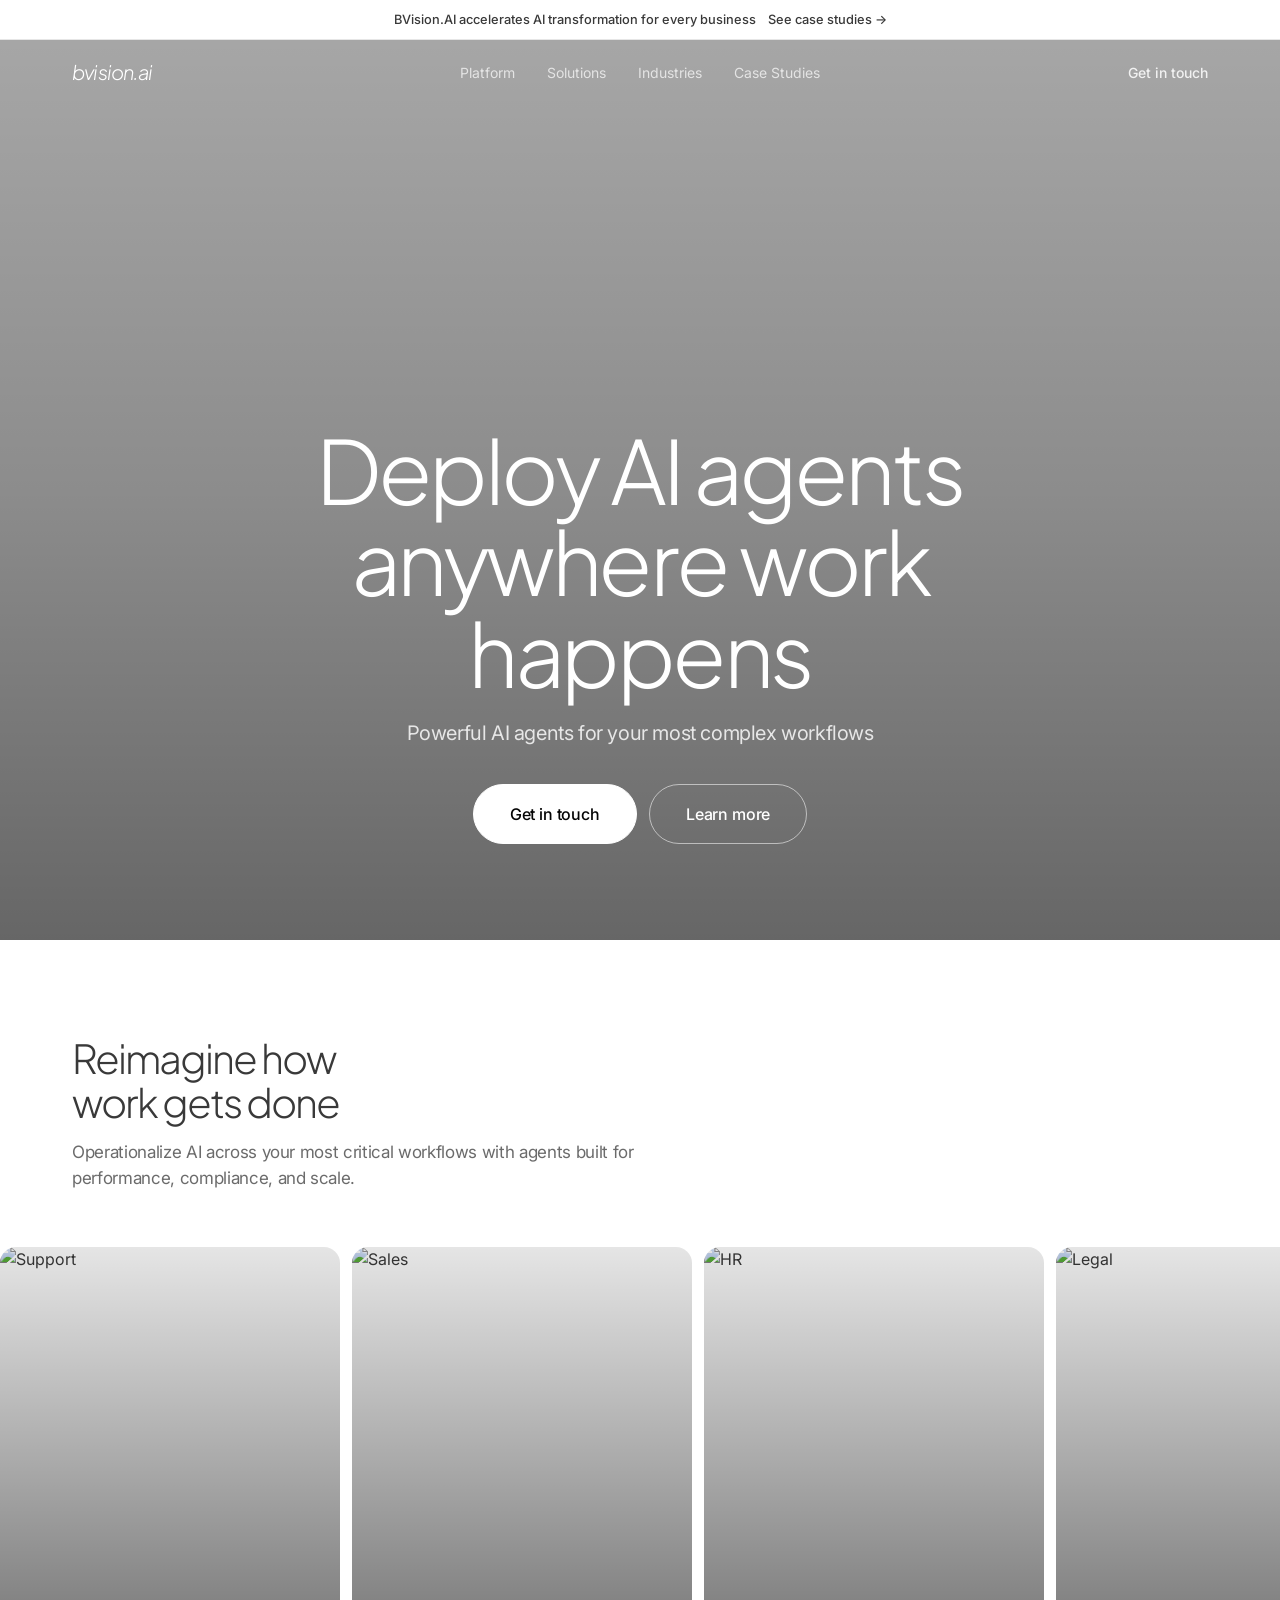
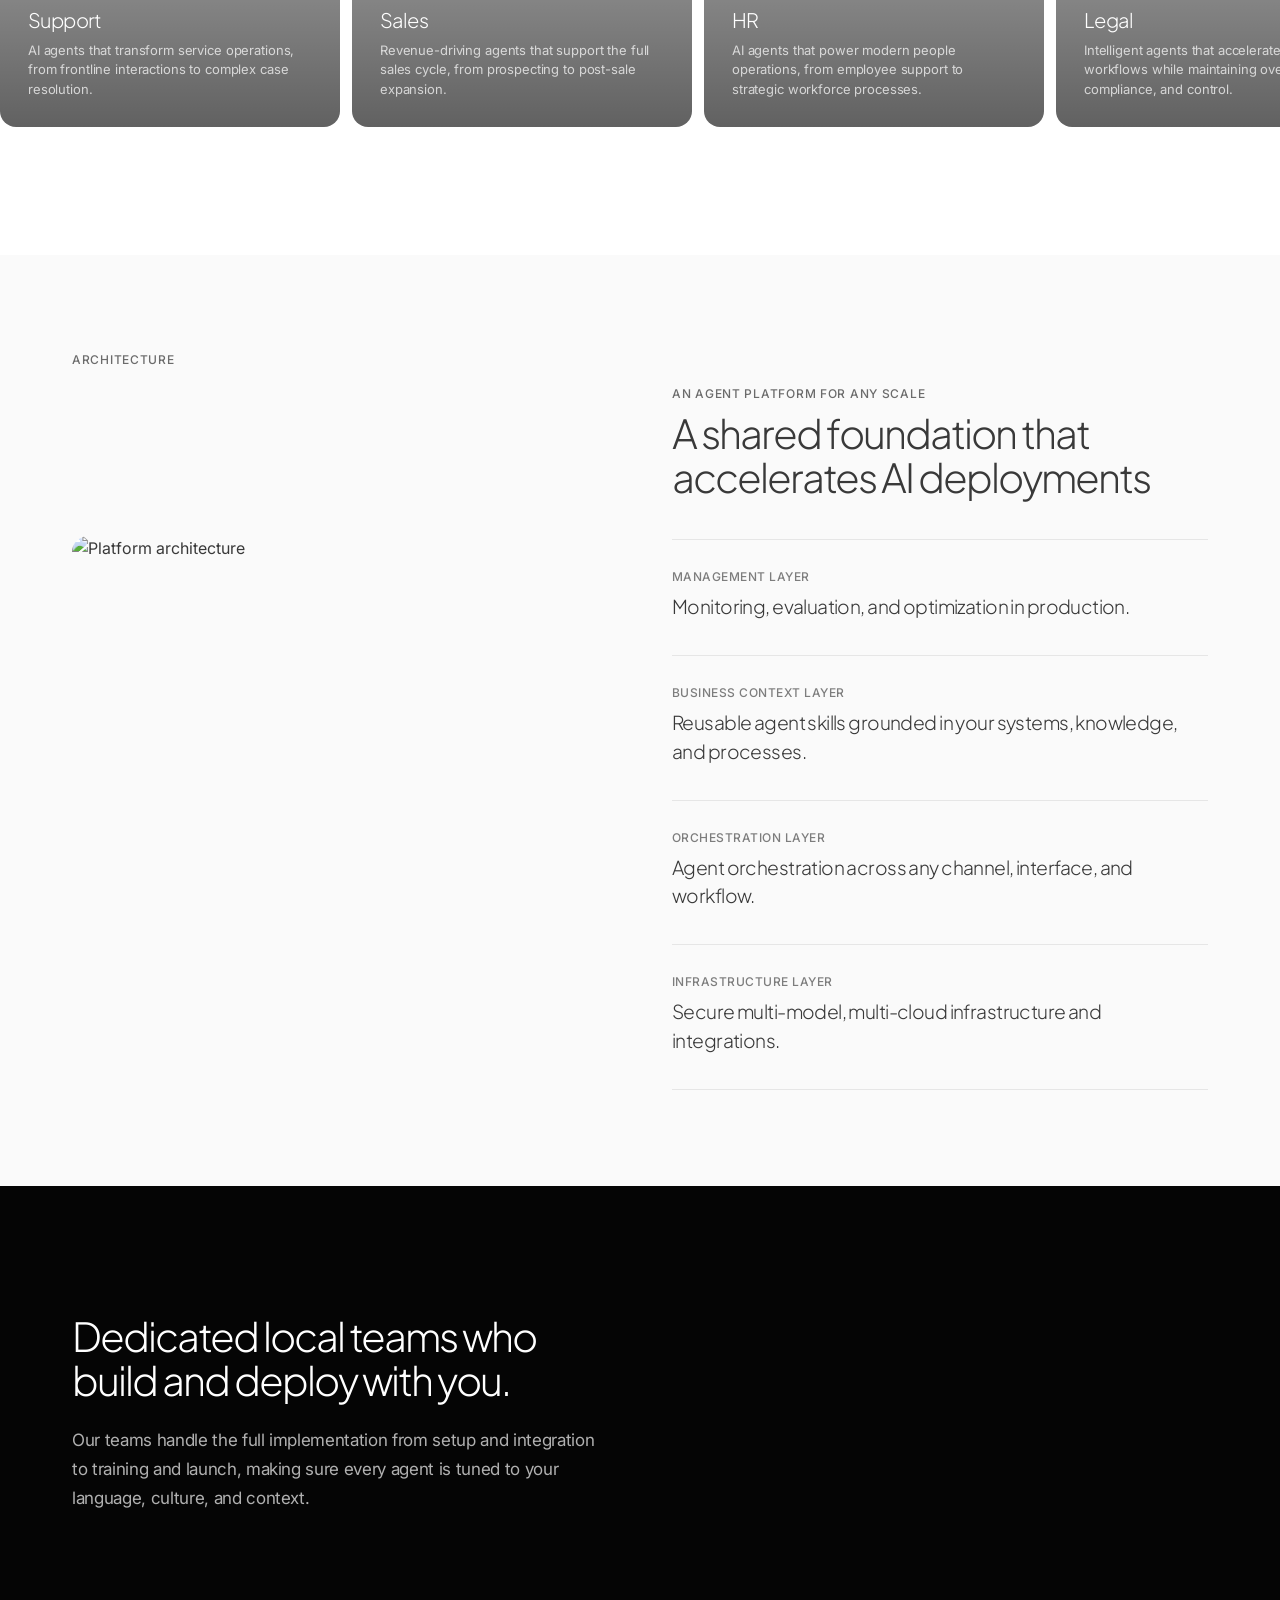
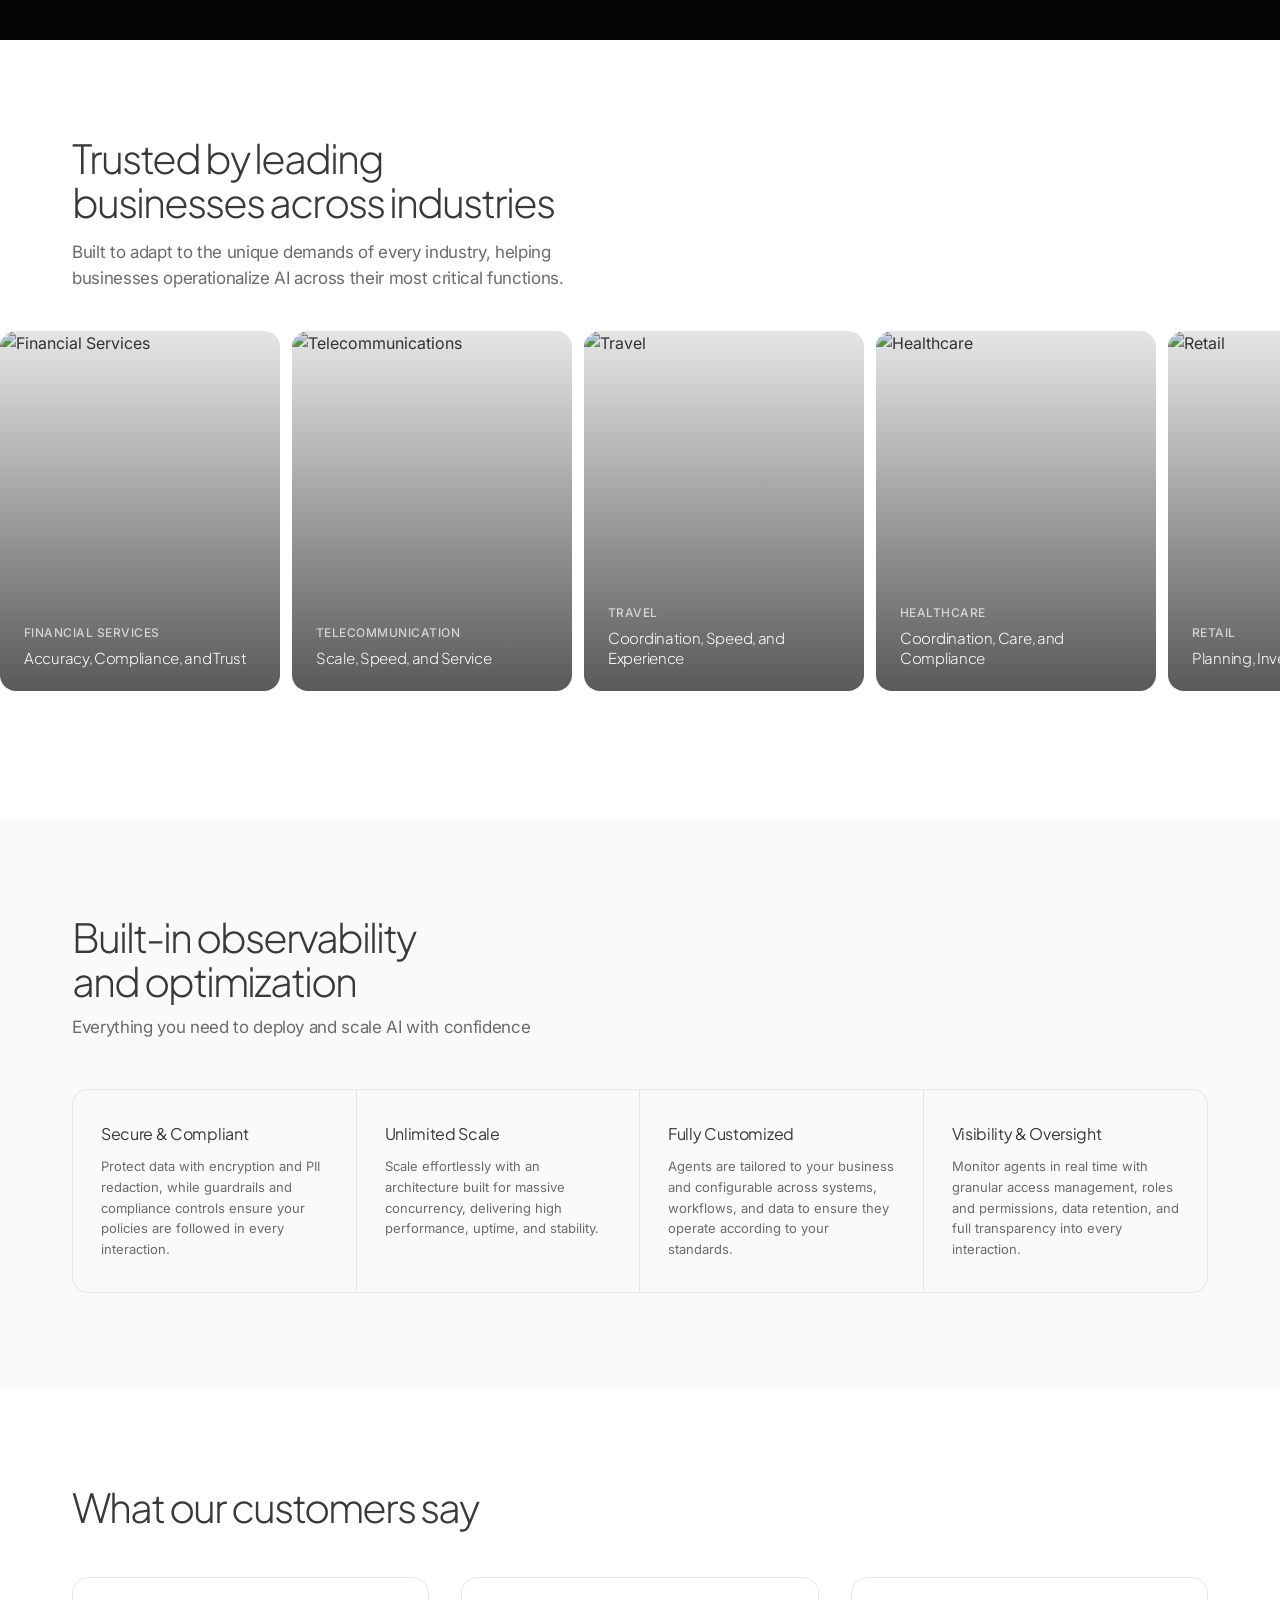
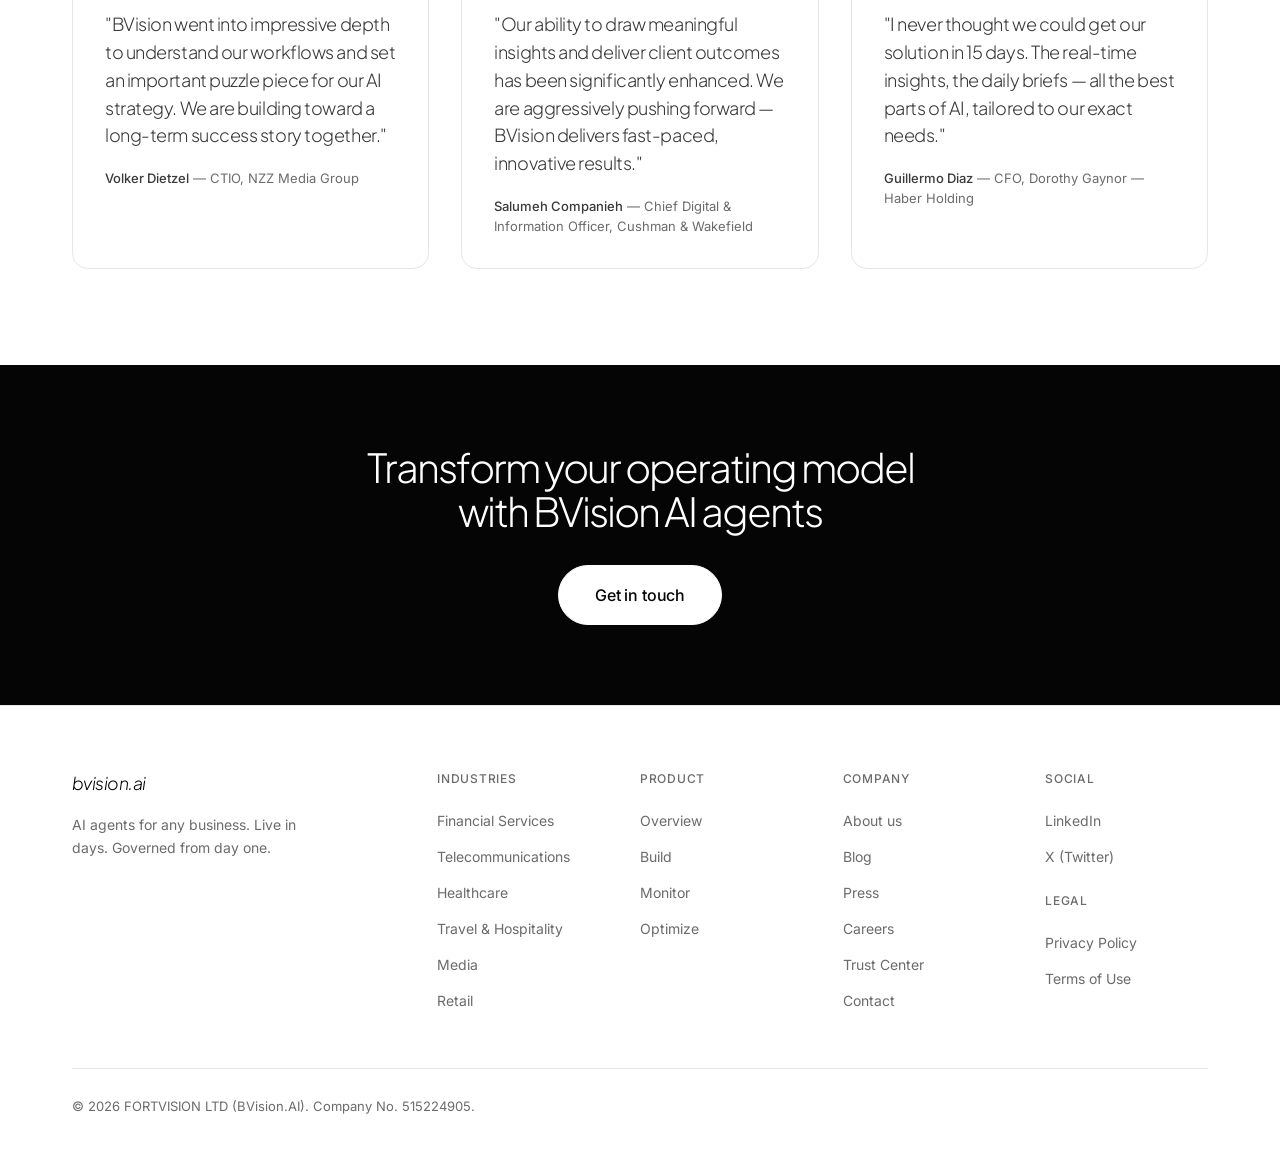
==== commit f186244c: "Add Privacy Policy and Terms of Use; update legal hub and all footers Made-with: Cursor" ====
--- a/index.html
+++ b/index.html
@@ -385,13 +385,13 @@
         </ul>
         <p class="footer-col-title" style="margin-top: 24px;">Legal</p>
         <ul class="footer-links">
-          <li><a href="#">Legal Policies</a></li>
-          <li><a href="#">Privacy Policy</a></li>
+          <li><a href="privacy.html">Privacy Policy</a></li>
+          <li><a href="terms.html">Terms of Use</a></li>
         </ul>
       </div>
     </div>
     <div class="footer-bottom">
-      <span class="footer-copy">&copy; 2026 BVision.AI, Inc.</span>
+      <span class="footer-copy">&copy; 2026 FORTVISION LTD (BVision.AI). Company No. 515224905.</span>
     </div>
   </div>
 </footer>
